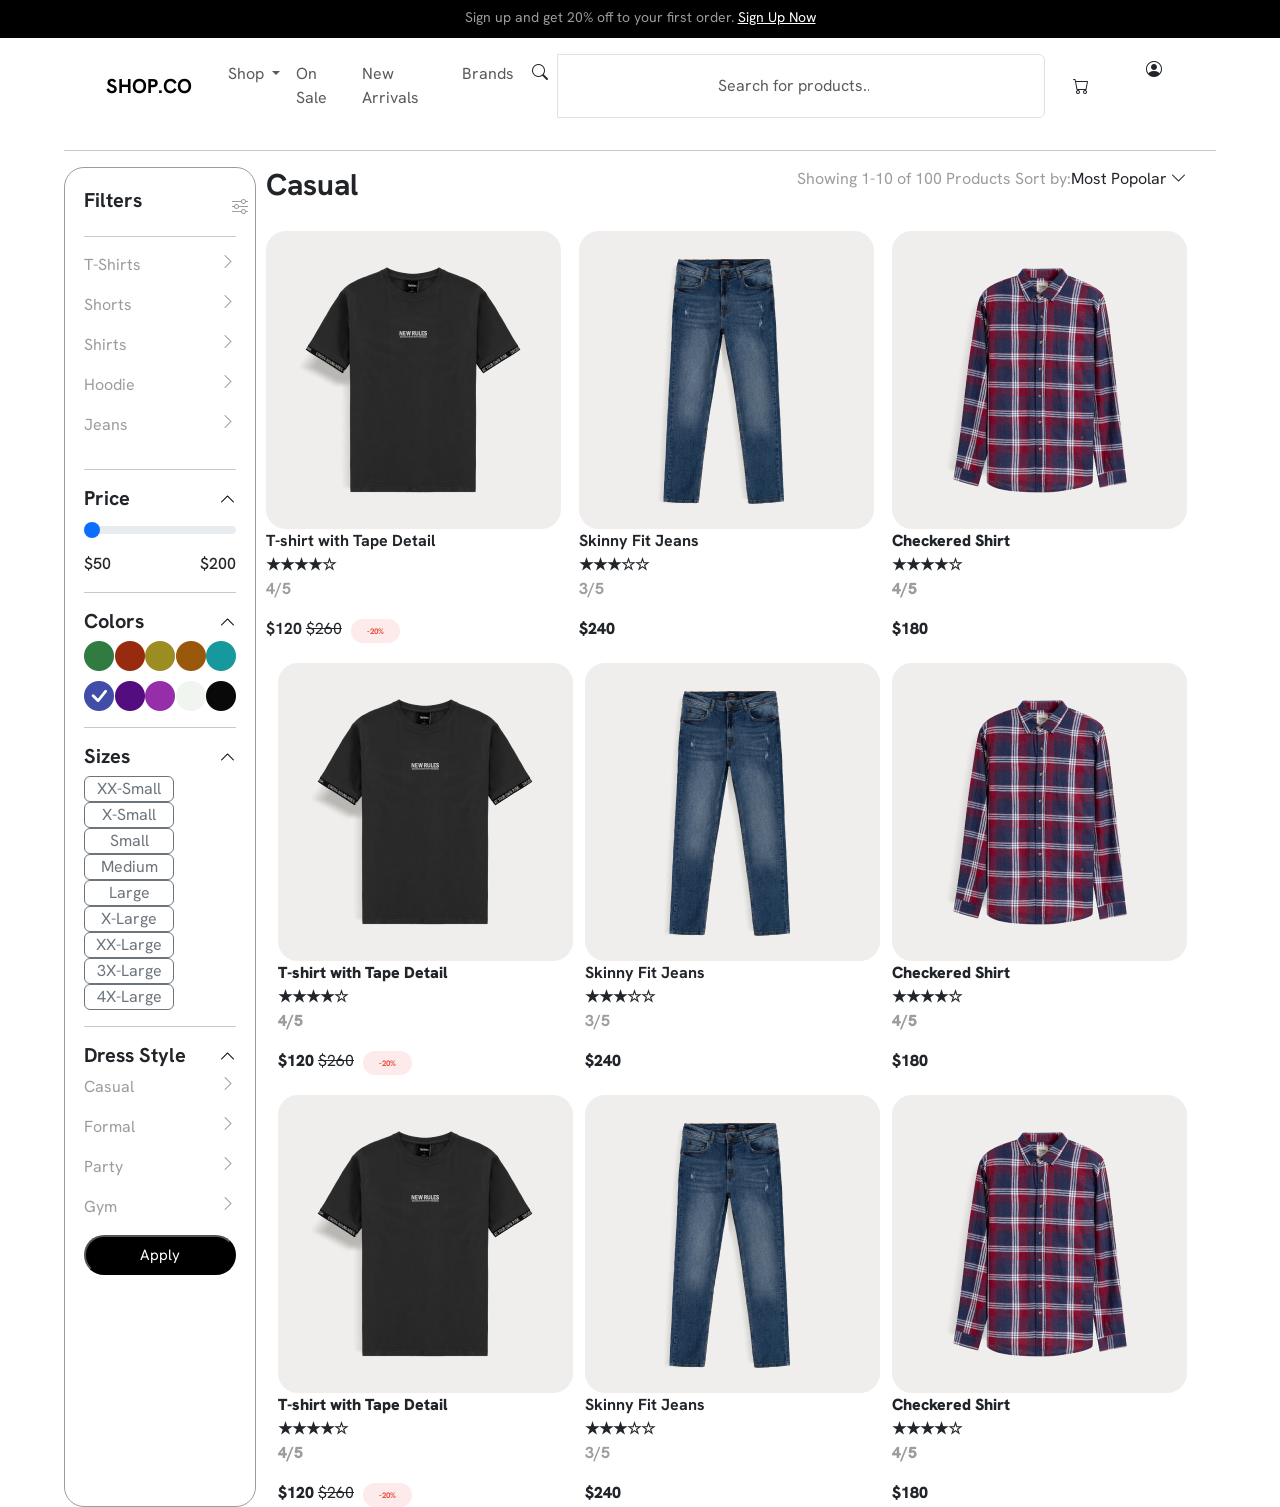
==== category.html @ 0e7e93ca "your message" ====
<html>

<head>
    <meta charset="utf-8">
    <meta name="viewport" content="width=device-width, initial-scale=1">
    <link rel="stylesheet" href="category.css">
    <link href="https://cdn.jsdelivr.net/npm/bootstrap-icons/font/bootstrap-icons.css" rel="stylesheet">
    <link rel="stylesheet" href="https://cdnjs.cloudflare.com/ajax/libs/font-awesome/6.5.0/css/all.min.css">
    <link href="https://cdn.jsdelivr.net/npm/bootstrap@5.3.8/dist/css/bootstrap.min.css" rel="stylesheet"
        integrity="sha384-sRIl4kxILFvY47J16cr9ZwB07vP4J8+LH7qKQnuqkuIAvNWLzeN8tE5YBujZqJLB" crossorigin="anonymous">
    <title>bootstrap</title>
</head>

<body>
    <div class="top">
        <p>Sign up and get 20% off to your first order. <a class="link" href="signup.html">Sign Up Now</a></p>
    </div>
    <div class="main">
        <div class="top-menu">
            <nav class="navbar navbar-expand-lg ">
                <div class="container-fluid">
                    <a class="navbar-brand" href="#"><b>SHOP.CO</b></a>
                    <nav class="navbar navbar-expand-lg ">
                        <div class="container-fluid">
                            <button class="navbar-toggler" type="button" data-bs-toggle="collapse"
                                data-bs-target="#navbarTogglerDemo01" aria-controls="navbarTogglerDemo01"
                                aria-expanded="false" aria-label="Toggle navigation">
                                <span class="navbar-toggler-icon"></span>
                            </button>
                            <div class="collapse navbar-collapse" id="navbarTogglerDemo01">
                                <ul class="navbar-nav me-auto mb-2 mb-lg-0">
                                    <li class="nav-item dropdown">
                                        <a class="nav-link dropdown-toggle" href="#" role="button"
                                            data-bs-toggle="dropdown" aria-expanded="false">
                                            Shop
                                        </a>
                                        <ul class="dropdown-menu">
                                            <li><a class="dropdown-item" href="#">Casual</a></li>
                                            <li><a class="dropdown-item" href="#">Formal</a></li>
                                            <li><a class="dropdown-item" href="#">Party</a></li>
                                            <li><a class="dropdown-item" href="#">GYM</a></li>
                                        </ul>
                                    </li>
                                    <li class="nav-item">
                                        <a class="nav-link" aria-current="page" href="#">On Sale</a>
                                    </li>
                                    <li class="nav-item dropdown">
                                        <a class="nav-link " aria-current="page" href="#">New Arrivals</a>
                                        <ul class="dropdown-menu">
                                            <li><a class="dropdown-item" href="#">T-Shirts</a></li>
                                            <li><a class="dropdown-item" href="#">Skinny fit jeans</a></li>

                                        </ul>
                                    </li>
                                    <li class="nav-item dropdown">
                                        <a class="nav-link " aria-current="page" href="#">Brands</a>
                                        <ul class="dropdown-menu">
                                            <li><a class="dropdown-item" href="#">VERSACE</a></li>
                                            <li><a class="dropdown-item" href="#">ZARA</a></li>
                                            <li><a class="dropdown-item" href="#">GUCCI</a></li>
                                            <li><a class="dropdown-item" href="#">PRADA</a></li>
                                            <li><a class="dropdown-item" href="#">Calvin Klein</a></li>
                                        </ul>
                                    </li>
                                    <form class="d-flex" role="search">
                                        <div class="input-group">
                                            <i class="bi bi-search"></i>
                                            <input class="form-control " type="search"
                                                placeholder="Search for products..." aria-label="Search" />
                                        </div>
                                        <button class="btn">
                                            <i class="bi bi-cart"></i>
                                        </button>
                                        <a href="login.html" class="btn">
                                            <i class="bi bi-person-circle"></i>
                                        </a>
                                    </form>
                                </ul>
                            </div>
                        </div>
                    </nav>
                </div>
            </nav>
            <hr>
            <div class="sub-main">
                <div class="filter">
                    <div class="filter1">
                        <div class="sub-filter">
                            <h5><b>Filters</b></h5>
                            <div class="filter-icon">
                                <i class="bi bi-sliders"></i>
                            </div>
                        </div>
                        <hr>
                        <div class="sub-filter">
                            <p>T-Shirts</p>
                            <i class="bi bi-chevron-right"></i>
                        </div>
                        <div class="sub-filter">
                            <p>Shorts</p>
                            <i class="bi bi-chevron-right"></i>
                        </div>
                        <div class="sub-filter">
                            <p>Shirts</p>
                            <i class="bi bi-chevron-right"></i>
                        </div>
                        <div class="sub-filter">
                            <p>Hoodie</p>
                            <i class="bi bi-chevron-right"></i>
                        </div>
                        <div class="sub-filter">
                            <p>Jeans</p>
                            <i class="bi bi-chevron-right"></i>
                        </div>
                        <hr>
                        <div class="sub-filter">
                            <h5><b>Price</b></h5>
                            <i class="bi bi-chevron-up"></i>
                        </div>
                        <div class="price-slider">

                            <div class="range-slider">
                                <input type="range" class="form-range" min="50" max="200" value="50">
                            </div>

                            <div class="range-values">
                                <span>$50</span>
                                <span>$200</span>
                            </div>
                            <hr>
                        </div>
                        <div class="sub-filter">
                            <h5><b>Colors</b></h5>
                            <i class="bi bi-chevron-up"></i>
                        </div>
                        <div class="sub-color">
                            <i class="bi bi-circle-fill" style="color: rgb(47, 123, 64); font-size: 30px;"></i>
                            <i class="bi bi-circle-fill " style="color: rgb(152, 43, 13); font-size: 30px;"></i>
                            <i class="bi bi-circle-fill" style="color:rgb(155, 141, 33); font-size: 30px;"></i>
                            <i class="bi bi-circle-fill " style="color: rgb(154, 88, 12); font-size: 30px;"></i>
                            <i class="bi bi-circle-fill" style="color:rgb(23, 152, 156); font-size: 30px;"></i>
                        </div>
                        <div class="sub-color">
                            <i class="bi bi-check-circle-fill" style="color: rgb(65, 77, 169); font-size: 30px;"></i>
                            <i class="bi bi-circle-fill " style="color: rgb(83, 13, 126); font-size: 30px;"></i>
                            <i class="bi bi-circle-fill" style="color:rgb(151, 46, 169); font-size: 30px;"></i>
                            <i class="bi bi-circle-fill " style="color: rgb(240, 245, 240); font-size: 30px;"></i>
                            <i class="bi bi-circle-fill" style="color:rgb(9, 9, 9); font-size: 30px;"></i>
                        </div>
                        <hr>
                        <div class="sub-filter">
                            <h5><b>Sizes</b></h5>
                            <i class="bi bi-chevron-up"></i>
                        </div>
                        <button type="button" class="btn btn-outline-secondary">XX-Small</button>
                        <button type="button" class="btn btn-outline-secondary">X-Small</button>
                        <button type="button" class="btn btn-outline-secondary">Small</button>
                        <button type="button" class="btn btn-outline-secondary">Medium</button>
                        <button type="button" class="btn btn-outline-secondary">Large</button>
                        <button type="button" class="btn btn-outline-secondary">X-Large</button>
                        <button type="button" class="btn btn-outline-secondary">XX-Large</button>
                        <button type="button" class="btn btn-outline-secondary">3X-Large</button>
                        <button type="button" class="btn btn-outline-secondary">4X-Large</button>
                        <hr>
                        <div class="sub-filter">
                            <h5><b>Dress Style</b></h5>
                            <i class="bi bi-chevron-up"></i>
                        </div>
                        <div class="sub-filter">
                            <p>Casual</p>
                            <i class="bi bi-chevron-right"></i>
                        </div>
                        <div class="sub-filter">
                            <p>Formal</p>
                            <i class="bi bi-chevron-right"></i>
                        </div>
                        <div class="sub-filter">
                            <p>Party</p>
                            <i class="bi bi-chevron-right"></i>
                        </div>
                        <div class="sub-filter">
                            <p>Gym</p>
                            <i class="bi bi-chevron-right"></i>
                        </div>
                        <button type="button" class="view">Apply</button>
                    </div>
                </div>
                <div class="casual">
                    <div class="sub-casual">
                        <div class="casual1">
                            <h5><b>Casual</b></h5>
                            <div class="sub-casual1">
                                <p>Showing 1-10 of 100 Products Sort by:</p>
                                <p1>Most Popolar <i class="bi bi-chevron-down"></i></p1>
                            </div>
                        </div>
                        <div class="box1">
                            <div>
                                <img src="images/t-shirt.png"><br>
                                <p1><b>T-shirt with Tape Detail<br></p1>
                                <div class="rank">
                                    <div class="stars">
                                        ★★★★☆
                                    </div>
                                    <div>
                                        <p>4/5</p>
                                    </div>
                                </div>
                                <p3>$120</b></p3></b>
                                <p4><del>$260</del></p4></b>
                                <span class="badge rounded-pill px-3 py-2"
                                    style="background:#fdeaea; color:#e74c3c; font-size:8px; margin-left: 5px;">
                                    -20%
                                </span>
                            </div>
                            <div>
                                <img src="images/skiny.png"><br>
                                <p1><b>Skinny Fit Jeans<br></p1>
                                <div class="rank">
                                    <div class="stars">
                                        ★★★☆☆
                                    </div>
                                    <div>
                                        <p>3/5</p>
                                    </div>
                                </div>
                                <p3><b>$240</b></p3>

                            </div>
                            <div>
                                <img src="images/checker.png"><br>
                                <p1><b>Checkered Shirt<br></p1>
                                <div class="rank">
                                    <div class="stars">
                                        ★★★★☆
                                    </div>
                                    <div>
                                        <p>4/5</p>
                                    </div>
                                </div>
                                <p3><b>$180</b></p3></b>
                            </div>
                        </div>
                        <div class="box1">
                            <div>
                                <img src="images/t-shirt.png"><br>
                                <p1><b>T-shirt with Tape Detail<br></p1>
                                <div class="rank">
                                    <div class="stars">
                                        ★★★★☆
                                    </div>
                                    <div>
                                        <p>4/5</p>
                                    </div>
                                </div>
                                <p3>$120</b></p3></b>
                                <p4><del>$260</del></p4></b>
                                <span class="badge rounded-pill px-3 py-2"
                                    style="background:#fdeaea; color:#e74c3c; font-size:8px; margin-left: 5px;">
                                    -20%
                                </span>
                            </div>
                            <div>
                                <img src="images/skiny.png"><br>
                                <p1><b>Skinny Fit Jeans<br></p1>
                                <div class="rank">
                                    <div class="stars">
                                        ★★★☆☆
                                    </div>
                                    <div>
                                        <p>3/5</p>
                                    </div>
                                </div>
                                <p3><b>$240</b></p3>

                            </div>
                            <div>
                                <img src="images/checker.png"><br>
                                <p1><b>Checkered Shirt<br></p1>
                                <div class="rank">
                                    <div class="stars">
                                        ★★★★☆
                                    </div>
                                    <div>
                                        <p>4/5</p>
                                    </div>
                                </div>
                                <p3><b>$180</b></p3></b>
                            </div>
                        </div>
                        <div class="box1">
                            <div>
                                <img src="images/t-shirt.png"><br>
                                <p1><b>T-shirt with Tape Detail<br></p1>
                                <div class="rank">
                                    <div class="stars">
                                        ★★★★☆
                                    </div>
                                    <div>
                                        <p>4/5</p>
                                    </div>
                                </div>
                                <p3>$120</b></p3></b>
                                <p4><del>$260</del></p4></b>
                                <span class="badge rounded-pill px-3 py-2"
                                    style="background:#fdeaea; color:#e74c3c; font-size:8px; margin-left: 5px;">
                                    -20%
                                </span>
                            </div>
                            <div>
                                <img src="images/skiny.png"><br>
                                <p1><b>Skinny Fit Jeans<br></p1>
                                <div class="rank">
                                    <div class="stars">
                                        ★★★☆☆
                                    </div>
                                    <div>
                                        <p>3/5</p>
                                    </div>
                                </div>
                                <p3><b>$240</b></p3>

                            </div>
                            <div>
                                <img src="images/checker.png"><br>
                                <p1><b>Checkered Shirt<br></p1>
                                <div class="rank">
                                    <div class="stars">
                                        ★★★★☆
                                    </div>
                                    <div>
                                        <p>4/5</p>
                                    </div>
                                </div>
                                <p3><b>$180</b></p3></b>
                            </div>
                        </div>
                    </div>
                </div>
            </div>
        </div>
    </div>
</body>

</html>
---- category.css ----
@import url('https://fonts.googleapis.com/css2?family=Hanken+Grotesk:ital,wght@0,100..900;1,100..900&family=Inter:ital,opsz,wght@0,14..32,100..900;1,14..32,100..900&display=swap');


* {
    margin: 0;
    padding: 0;
    box-sizing: border-box;
    font-family: 'Hanken Grotesk', sans-serif;
}

.top {
    background-color: black;
    background-size: cover;
    color: white;
    width: 100%;
    height: 38px;
    background-repeat: no-repeat;
}

.top p {
    padding-top: 10px;
    font-style: normal;
    text-align: center;
    font-weight: 400;
    font-size: 14px;
    line-height: 100%;
    letter-spacing: 0%;
}

.link {
    color: white;
}

.top-menu {
    margin: 0 5%;
}

.navbar-brand {
    font-family: Arial, Helvetica, sans-serif;
    padding-left: 30px;
}

.nav-item.dropdown:hover .dropdown-menu {
    display: block;
}

.d-flex i {
    margin: 10px;
}

input.form-control {
    padding: 6px 10rem;

}

button.btn {
    padding: 0%;
}

hr {
    color: rgb(196, 194, 194);
    margin: 0;
}

.filter {
    width: 20%;
    height: auto;
    border: 1px solid rgb(157, 156, 154);;
    border-radius: 20px;
}

.filter1 {
    width: 80%;
    margin: 20px 10%;
}

.sub-filter {
    display: flex;
    justify-content: space-between;
}
.filter-icon {
    padding: 10px 0 0 90px;
    color: rgb(157, 156, 154);
}

.price-slider {
    width: 100%;
}

.range-slider {
    position: relative;
}

.range-slider input[type="range"] {
    width: 100%;
}

.range-values {
    display: flex;
    justify-content: space-between;
    margin-top: 10px;
    font-weight: 500;
}

.sub-color {
    display: flex;
    justify-content: space-between;
    margin-bottom: 10px;
}

.btn {
    width: 90px;
    height: auto;
}

.bi-chevron-up {
    color: rgb(0, 0, 0);
    padding-top: 5px;
}

p {
    color: rgb(157, 156, 154);
}

.bi-chevron-right {
    color: rgb(157, 156, 154);
}
.view {
    width: 100%;
    height: 40px;
    border-radius: 40px;
    background-color: black;
    color: white;
    font-size: 15px;
}
.sub-main {
    display: flex;
}
.casual {
    width: 100%;
}
.sub-casual {
    width: 98%;
    height: auto;
    padding: 0 1%;
}
.casual1 {
    display: flex;
    justify-content: space-between;
}
.casual h5 {
    font-size: 30px;
}
.sub-casual1 {
    display: flex;
}
.box1 {
    display: flex;
    justify-content: space-between;
    padding-top: 20px;
}
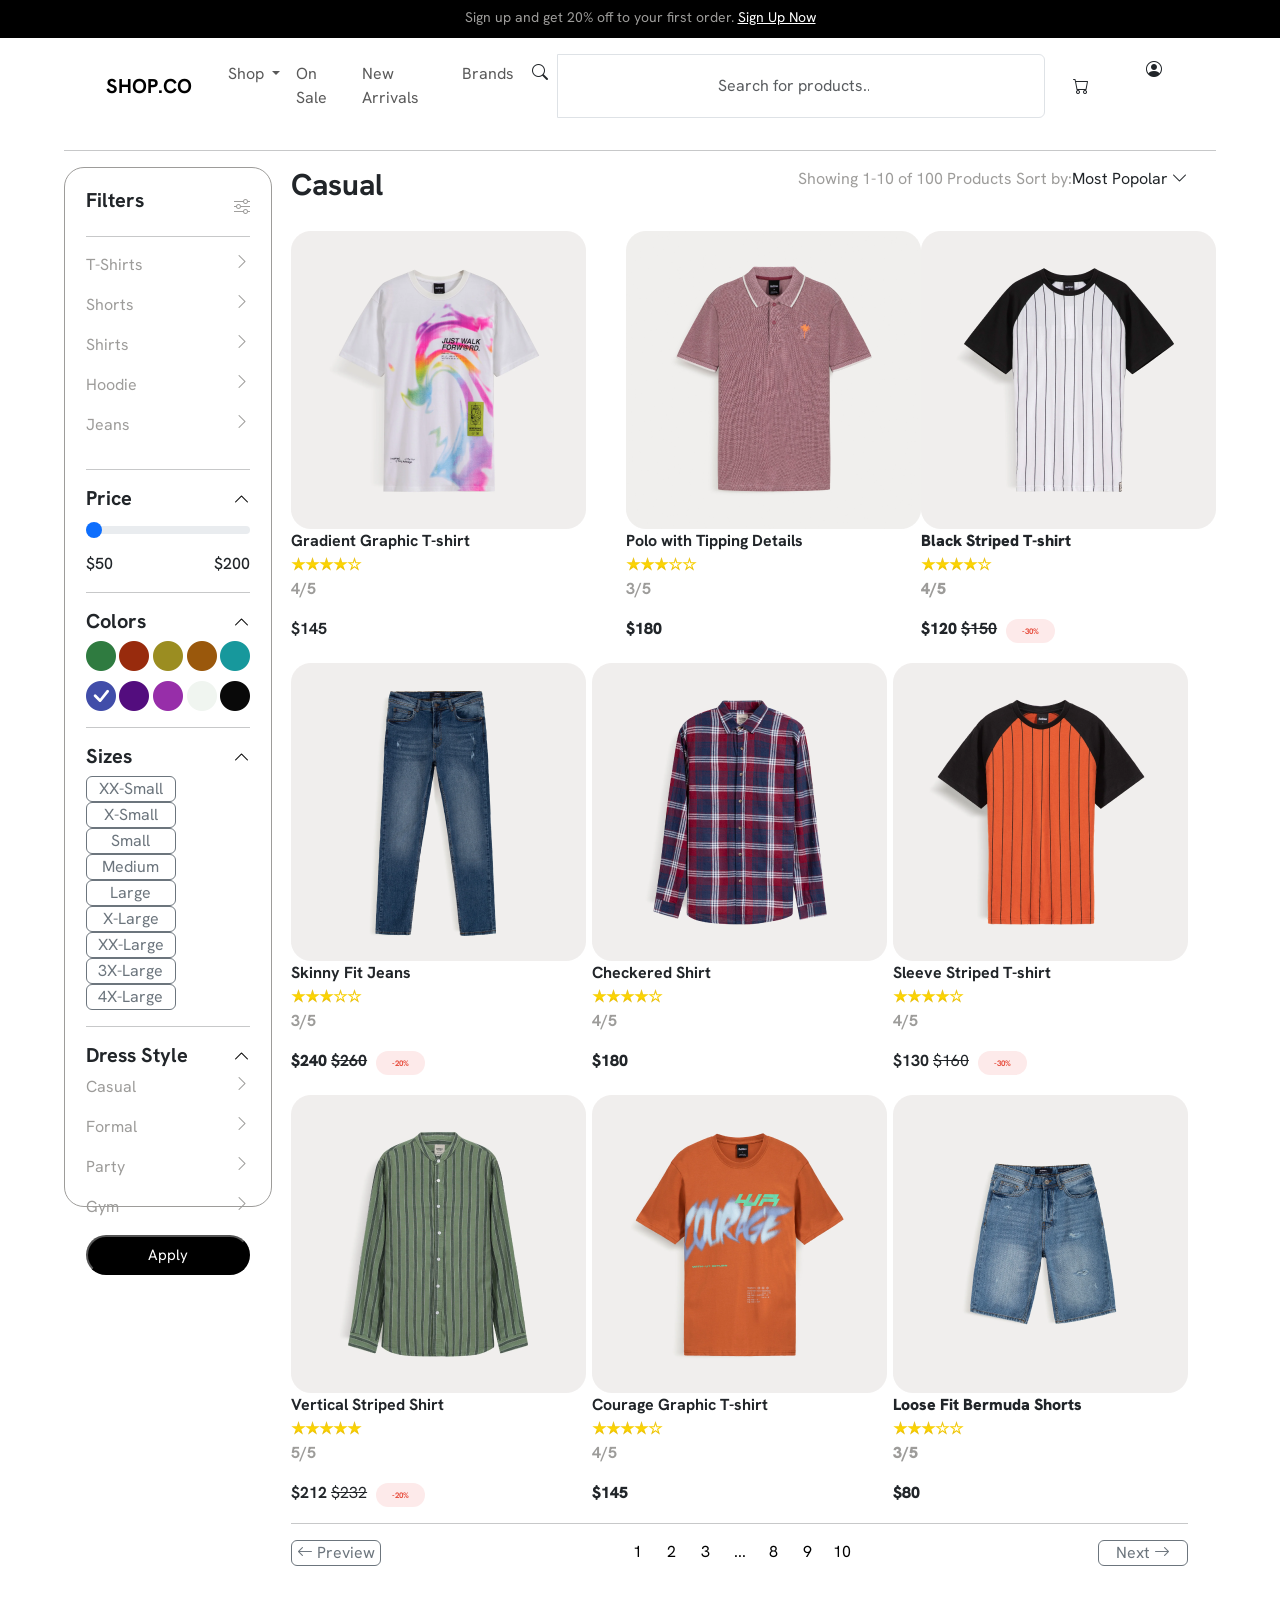
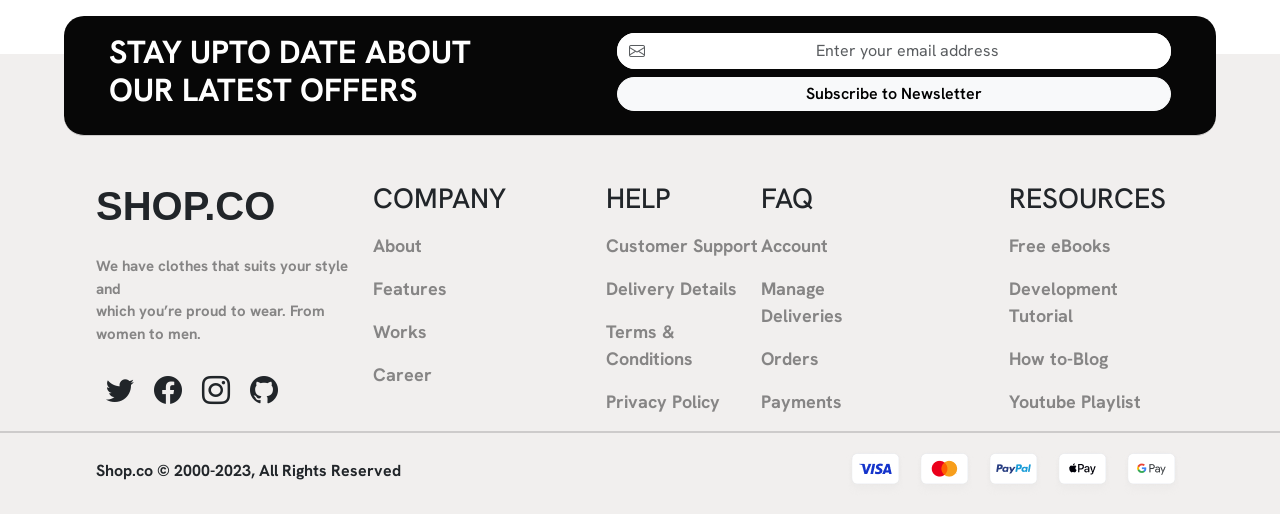
==== commit b2beb990: "your message" ====
--- a/category.html
+++ b/category.html
@@ -8,7 +8,7 @@
     <link rel="stylesheet" href="https://cdnjs.cloudflare.com/ajax/libs/font-awesome/6.5.0/css/all.min.css">
     <link href="https://cdn.jsdelivr.net/npm/bootstrap@5.3.8/dist/css/bootstrap.min.css" rel="stylesheet"
         integrity="sha384-sRIl4kxILFvY47J16cr9ZwB07vP4J8+LH7qKQnuqkuIAvNWLzeN8tE5YBujZqJLB" crossorigin="anonymous">
-    <title>bootstrap</title>
+    <title>Category Page</title>
 </head>
 
 <body>
@@ -195,9 +195,9 @@
                             </div>
                         </div>
                         <div class="box1">
-                            <div>
-                                <img src="images/t-shirt.png"><br>
-                                <p1><b>T-shirt with Tape Detail<br></p1>
+                            <div class="sub-box1">
+                                <img src="images/Fram 33.png"><br>
+                                <p1><b>Gradient Graphic T-shirt<br></p1>
                                 <div class="rank">
                                     <div class="stars">
                                         ★★★★☆
@@ -206,28 +206,61 @@
                                         <p>4/5</p>
                                     </div>
                                 </div>
-                                <p3>$120</b></p3></b>
+                                <p3>$145</b></p3></b>
+                            </div>
+                            <div class="box">
+                                <img src="images/Fram 34.png"><br>
+                                <p1><b>Polo with Tipping Details<br></p1>
+                                <div class="rank">
+                                    <div class="stars">
+                                        ★★★☆☆
+                                    </div>
+                                    <div>
+                                        <p>3/5</p>
+                                    </div>
+                                </div>
+                                <p3><b>$180</b></p3>
+
+                            </div>
+                            <div class="boxx">
+                                <img src="images/Frame 35.png"><br>
+                                <p1><b>Black Striped T-shirt<br></p1>
+                                <div class="rank">
+                                    <div class="stars">
+                                        ★★★★☆
+                                    </div>
+                                    <div>
+                                        <p>4/5</p>
+                                    </div>
+                                </div>
+                                <p3><b>$120</b></p3></b>
+                                <p4><del>$150</del></p4></b>
+                                <span class="badge rounded-pill px-3 py-2"
+                                    style="background:#fdeaea; color:#e74c3c; font-size:8px; margin-left: 5px;">
+                                    -30%
+                                </span>
+                            </div>
+                        </div>
+                        <div class="box1">
+                            <div class="sub-box1">
+                                <img src="images/skiny.png"><br>
+                                <p1><b>Skinny Fit Jeans<br></p1>
+                                <div class="rank">
+                                    <div class="stars">
+                                        ★★★☆☆
+                                    </div>
+                                    <div>
+                                        <p>3/5</p>
+                                    </div>
+                                </div>
+                                <p3><b>$240</b></p3>
                                 <p4><del>$260</del></p4></b>
                                 <span class="badge rounded-pill px-3 py-2"
                                     style="background:#fdeaea; color:#e74c3c; font-size:8px; margin-left: 5px;">
                                     -20%
                                 </span>
                             </div>
-                            <div>
-                                <img src="images/skiny.png"><br>
-                                <p1><b>Skinny Fit Jeans<br></p1>
-                                <div class="rank">
-                                    <div class="stars">
-                                        ★★★☆☆
-                                    </div>
-                                    <div>
-                                        <p>3/5</p>
-                                    </div>
-                                </div>
-                                <p3><b>$240</b></p3>
-
-                            </div>
-                            <div>
+                            <div class="sub-box1">
                                 <img src="images/checker.png"><br>
                                 <p1><b>Checkered Shirt<br></p1>
                                 <div class="rank">
@@ -240,103 +273,183 @@
                                 </div>
                                 <p3><b>$180</b></p3></b>
                             </div>
+                            <div class="boxx">
+                                <img src="images/Frame 73.png"><br>
+                                <p1><b>Sleeve Striped T-shirt<br></p1>
+                                <div class="rank">
+                                    <div class="stars">
+                                        ★★★★☆
+                                    </div>
+                                    <div>
+                                        <p>4/5</p>
+                                    </div>
+                                </div>
+                                <p3>$130</b></p3></b>
+                                <p4><del>$160</del></p4></b>
+                                <span class="badge rounded-pill px-3 py-2"
+                                    style="background:#fdeaea; color:#e74c3c; font-size:8px; margin-left: 5px;">
+                                    -30%
+                                </span>
+                            </div>
                         </div>
                         <div class="box1">
-                            <div>
-                                <img src="images/t-shirt.png"><br>
-                                <p1><b>T-shirt with Tape Detail<br></p1>
-                                <div class="rank">
-                                    <div class="stars">
-                                        ★★★★☆
-                                    </div>
-                                    <div>
-                                        <p>4/5</p>
-                                    </div>
-                                </div>
-                                <p3>$120</b></p3></b>
-                                <p4><del>$260</del></p4></b>
+                            <div class="sub-box1">
+                                <img src="images/Fram 32.png"><br>
+                                <p1><b>Vertical Striped Shirt<br></p1>
+                                <div class="rank">
+                                    <div class="stars">
+                                        ★★★★★
+                                    </div>
+                                    <div>
+                                        <p>5/5</p>
+                                    </div>
+                                </div>
+                                <p3>$212</b></p3></b>
+                                <p4><del>$232</del></p4></b>
                                 <span class="badge rounded-pill px-3 py-2"
                                     style="background:#fdeaea; color:#e74c3c; font-size:8px; margin-left: 5px;">
                                     -20%
                                 </span>
                             </div>
+                            <div class="bbox">
+                                <img src="images/Frame 70.png"><br>
+                                <p1><b>Courage Graphic T-shirt<br></p1>
+                                <div class="rank">
+                                    <div class="stars">
+                                        ★★★★☆
+                                    </div>
+                                    <div>
+                                        <p>4/5</p>
+                                    </div>
+                                </div>
+                                <p3><b>$145</b></p3>
+
+                            </div>
+                            <div class="boxx">
+                                <img src="images/Frame 71.png"><br>
+                                <p1><b>Loose Fit Bermuda Shorts<br></p1>
+                                <div class="rank">
+                                    <div class="stars">
+                                        ★★★☆☆
+                                    </div>
+                                    <div>
+                                        <p>3/5</p>
+                                    </div>
+                                </div>
+                                <p3><b>$80</b></p3></b>
+                            </div>
+                        </div>
+                        <hr>
+                        <div class="Preview">
                             <div>
-                                <img src="images/skiny.png"><br>
-                                <p1><b>Skinny Fit Jeans<br></p1>
-                                <div class="rank">
-                                    <div class="stars">
-                                        ★★★☆☆
-                                    </div>
-                                    <div>
-                                        <p>3/5</p>
-                                    </div>
-                                </div>
-                                <p3><b>$240</b></p3>
-
+                                <button type="button" class="btn btn-outline-secondary"><i class="bi bi-arrow-left"></i>
+                                    Preview</button>
                             </div>
                             <div>
-                                <img src="images/checker.png"><br>
-                                <p1><b>Checkered Shirt<br></p1>
-                                <div class="rank">
-                                    <div class="stars">
-                                        ★★★★☆
-                                    </div>
-                                    <div>
-                                        <p>4/5</p>
-                                    </div>
-                                </div>
-                                <p3><b>$180</b></p3></b>
-                            </div>
-                        </div>
-                        <div class="box1">
+                                <button type="button" class="btn1 btn-outline-secondary">1</button>
+                                <button type="button" class="btn1 btn-outline-secondary">2</button>
+                                <button type="button" class="btn1 btn-outline-secondary">3</button>
+                                <button type="button" class="btn1 btn-outline-secondary">...</button>
+                                <button type="button" class="btn1 btn-outline-secondary">8</button>
+                                <button type="button" class="btn1 btn-outline-secondary">9</button>
+                                <button type="button" class="btn1 btn-outline-secondary">10</button>
+                            </div>
                             <div>
-                                <img src="images/t-shirt.png"><br>
-                                <p1><b>T-shirt with Tape Detail<br></p1>
-                                <div class="rank">
-                                    <div class="stars">
-                                        ★★★★☆
-                                    </div>
-                                    <div>
-                                        <p>4/5</p>
-                                    </div>
-                                </div>
-                                <p3>$120</b></p3></b>
-                                <p4><del>$260</del></p4></b>
-                                <span class="badge rounded-pill px-3 py-2"
-                                    style="background:#fdeaea; color:#e74c3c; font-size:8px; margin-left: 5px;">
-                                    -20%
-                                </span>
-                            </div>
-                            <div>
-                                <img src="images/skiny.png"><br>
-                                <p1><b>Skinny Fit Jeans<br></p1>
-                                <div class="rank">
-                                    <div class="stars">
-                                        ★★★☆☆
-                                    </div>
-                                    <div>
-                                        <p>3/5</p>
-                                    </div>
-                                </div>
-                                <p3><b>$240</b></p3>
-
-                            </div>
-                            <div>
-                                <img src="images/checker.png"><br>
-                                <p1><b>Checkered Shirt<br></p1>
-                                <div class="rank">
-                                    <div class="stars">
-                                        ★★★★☆
-                                    </div>
-                                    <div>
-                                        <p>4/5</p>
-                                    </div>
-                                </div>
-                                <p3><b>$180</b></p3></b>
-                            </div>
-                        </div>
-                    </div>
-                </div>
+                                <button type="button" class="btn btn-outline-secondary">Next <i
+                                        class="bi bi-arrow-right"></i></button>
+                            </div>
+                        </div>
+                    </div>
+                </div>
+            </div>
+            <div class="stay">
+                <div>
+                    <h2>STAY UPTO DATE ABOUT <br>
+                        OUR LATEST OFFERS</h2>
+                </div>
+                <div class="sub-stay">
+                    <div class="input-group mb-2 rounded-pill overflow-hidden bg-white ">
+                        <span class="input-group-text bg-white border-0">
+                            <i class="bi bi-envelope text-muted"></i>
+                        </span>
+                        <input type="email" class="form-control border-0" placeholder="Enter your email address">
+                    </div>
+                    <button class="btn btn-light w-100 rounded-pill py-1 fw-semibold">
+                        Subscribe to Newsletter
+                    </button>
+                </div>
+            </div>
+        </div>
+        <div class="bottom1">
+            <div class="bottom">
+                <div class="logo">
+                    <div>
+                        <h2>SHOP.CO</h2>
+                    </div>
+                    <p1>We have clothes that suits your style and<br> which you’re proud to wear. From <br>women to men.
+                        </p>
+                        <div class="d-flex fs-3">
+                            <a href="#" class="text-dark"><i class="bi bi-twitter"></i></a>
+                            <a href="#" class="text-dark"><i class="bi bi-facebook"></i></a>
+                            <a href="#" class="text-dark"><i class="bi bi-instagram"></i></a>
+                            <a href="#" class="text-dark"><i class="bi bi-github"></i></a>
+                        </div>
+                </div> <hr>
+                <div class="comp1">
+                    <div class="company">
+                        <h3>COMPANY</h3>
+                        <ul><a href="#">About</a></ul>
+                        <ul><a href="#">Features</a></ul>
+                        <ul><a href="#">Works</a></ul>
+                        <ul><a href="#">Career</a></ul>
+                    </div>
+                    <div class="company">
+                        <h3>HELP</h3>
+                        <ul><a href="#">Customer Support</a></ul>
+                        <ul><a href="#">Delivery Details</a></ul>
+                        <ul><a href="#">Terms & Conditions</a></ul>
+                        <ul><a href="#">Privacy Policy</a></ul>
+                    </div>
+                </div><hr>
+                <div class="comp1">
+                    <div class="company">
+                        <h3>FAQ</h3>
+                        <ul><a href="#">Account</a></ul>
+                        <ul><a href="#">Manage Deliveries</a></ul>
+                        <ul><a href="#">Orders</a></ul>
+                        <ul><a href="#">Payments</a></ul>
+                    </div>
+                    <div class="company">
+                        <h3>RESOURCES</h3>
+                        <ul><a href="#">Free eBooks</a></ul>
+                        <ul><a href="#">Development Tutorial</a></ul>
+                        <ul><a href="#">How to-Blog</a></ul>
+                        <ul><a href="#">Youtube Playlist</a></ul>
+                    </div>
+                </div>
+            </div>
+            <div class="payment">
+                <div class="all">
+                    <p1>Shop.co © 2000-2023, All Rights Reserved</p1>
+                </div>
+                <div>
+                    <a href="#">
+                        <img src="images/Badge.png">
+                    </a>
+                    <a href="#">
+                        <img src="images/Badge (1).png">
+                    </a>
+                    <a href="#">
+                        <img src="images/Badge (2).png">
+                    </a>
+                    <a href="#">
+                        <img src="images/Badge (3).png">
+                    </a>
+                    <a href="#">
+                        <img src="images/Badge (4).png">
+                    </a>
+                </div>
+
             </div>
         </div>
     </div>
--- a/category.css
+++ b/category.css
@@ -33,6 +33,7 @@
 
 .top-menu {
     margin: 0 5%;
+    height: 101rem;
 }
 
 .navbar-brand {
@@ -64,8 +65,9 @@
 
 .filter {
     width: 20%;
-    height: auto;
-    border: 1px solid rgb(157, 156, 154);;
+    height: 65rem;
+    border: 1px solid rgb(157, 156, 154);
+    ;
     border-radius: 20px;
 }
 
@@ -78,6 +80,7 @@
     display: flex;
     justify-content: space-between;
 }
+
 .filter-icon {
     padding: 10px 0 0 90px;
     color: rgb(157, 156, 154);
@@ -125,6 +128,7 @@
 .bi-chevron-right {
     color: rgb(157, 156, 154);
 }
+
 .view {
     width: 100%;
     height: 40px;
@@ -133,29 +137,203 @@
     color: white;
     font-size: 15px;
 }
+
 .sub-main {
     display: flex;
 }
+
 .casual {
-    width: 100%;
-}
+    width: 90%;
+    margin-left: 10px;
+}
+
 .sub-casual {
     width: 98%;
     height: auto;
     padding: 0 1%;
 }
+
 .casual1 {
     display: flex;
     justify-content: space-between;
 }
+
 .casual h5 {
     font-size: 30px;
 }
+
 .sub-casual1 {
     display: flex;
 }
+
 .box1 {
     display: flex;
     justify-content: space-between;
     padding-top: 20px;
 }
+
+.box {
+    margin-left: 40px;
+}
+.box:hover , .sub-box1:hover , .boxx:hover , .bbox:hover {
+    transform: scale(1.0);
+    box-shadow: 0px 4px 15px rgba(0, 0, 0, 0.3);
+    cursor: pointer;
+    border-radius: 20px;
+}
+
+.stars {
+    background: linear-gradient(#d4af37, #ffd700, #b8860b);
+    -webkit-background-clip: text;
+    -webkit-text-fill-color: transparent;
+}
+
+.btn1 {
+    width: 30px;
+    height: auto;
+    border-radius: 5px;
+    border: none;
+    background: none;
+}
+
+.btn1:hover {
+    background-color: rgb(115, 114, 114);
+    color: white;
+}
+
+.preview {
+    display: flex;
+    justify-content: space-between;
+}
+
+.stay {
+    background-color: rgb(7, 7, 7);
+    border-bottom: 1px solid rgb(205, 203, 203);
+    height: auto;
+    padding: 17px 45px;
+    border-radius: 20px;
+    display: flex;
+    justify-content: space-between;
+    position: relative;
+    margin-top: 50px;
+}
+
+.stay h2 {
+    color: white;
+    font-weight: bold;
+}
+
+.bottom1 {
+    background-color: rgb(241, 239, 238);
+    height: auto;
+}
+
+.bottom {
+    padding: 8rem 6rem 0;
+    display: flex;
+    justify-content: space-between;
+    border-bottom: 2px solid rgb(205, 203, 203);
+}
+
+.logo h2 {
+    font-size: 2.5rem;
+    font-weight: bold;
+    margin-bottom: 25px;
+    font-family: Impact, Haettenschweiler, 'Arial Narrow Bold', sans-serif;
+}
+
+.bottom p1 {
+    font-size: 15px;
+    color: #868585;
+}
+
+.logo a {
+    margin-top: 15px;
+}
+
+.company a {
+    text-decoration: none;
+    color: #868585;
+}
+
+.comp1 {
+    display: flex;
+    gap: 100px;
+}
+
+.company ul {
+    font-size: 18px;
+    margin-top: 16px;
+    padding: 0;
+}
+
+.company ul a:hover {
+    color: #343434;
+}
+
+.payment {
+    padding: 1rem 6rem;
+    display: flex;
+    justify-content: space-between;
+}
+
+.payment a {
+    text-decoration: none;
+}
+
+.all {
+    padding-top: 10px;
+}
+
+@media (max-width: 768px) {
+    .filter {
+        display: none;
+    }
+    .casual {
+    width: 100%;
+    margin-left: 10px;
+}
+    .sub-casual {
+        width: 100%;
+        height: auto;
+        padding: 0;
+    }
+
+    .box , .bbox {
+        margin-left: 60px;
+    }
+
+    .boxx {
+        display: none;
+    }
+
+    .input-group {
+        height: 2rem;
+    }
+
+    .sub-stay {
+        padding: 30px 0;
+    }
+
+    .bottom {
+        display: block;
+        text-align: center;
+        margin-top: 30px;
+    }
+
+    .logo .d-flex {
+        padding-left: 190px;
+    }
+
+    .comp1 {
+        display: inline-flex;
+        margin-top: 30px;
+    }
+
+    .payment {
+        display: inline-block;
+        align-items: center;
+        padding: 0 0 0 14rem;
+        text-align: center;
+    }
+}
